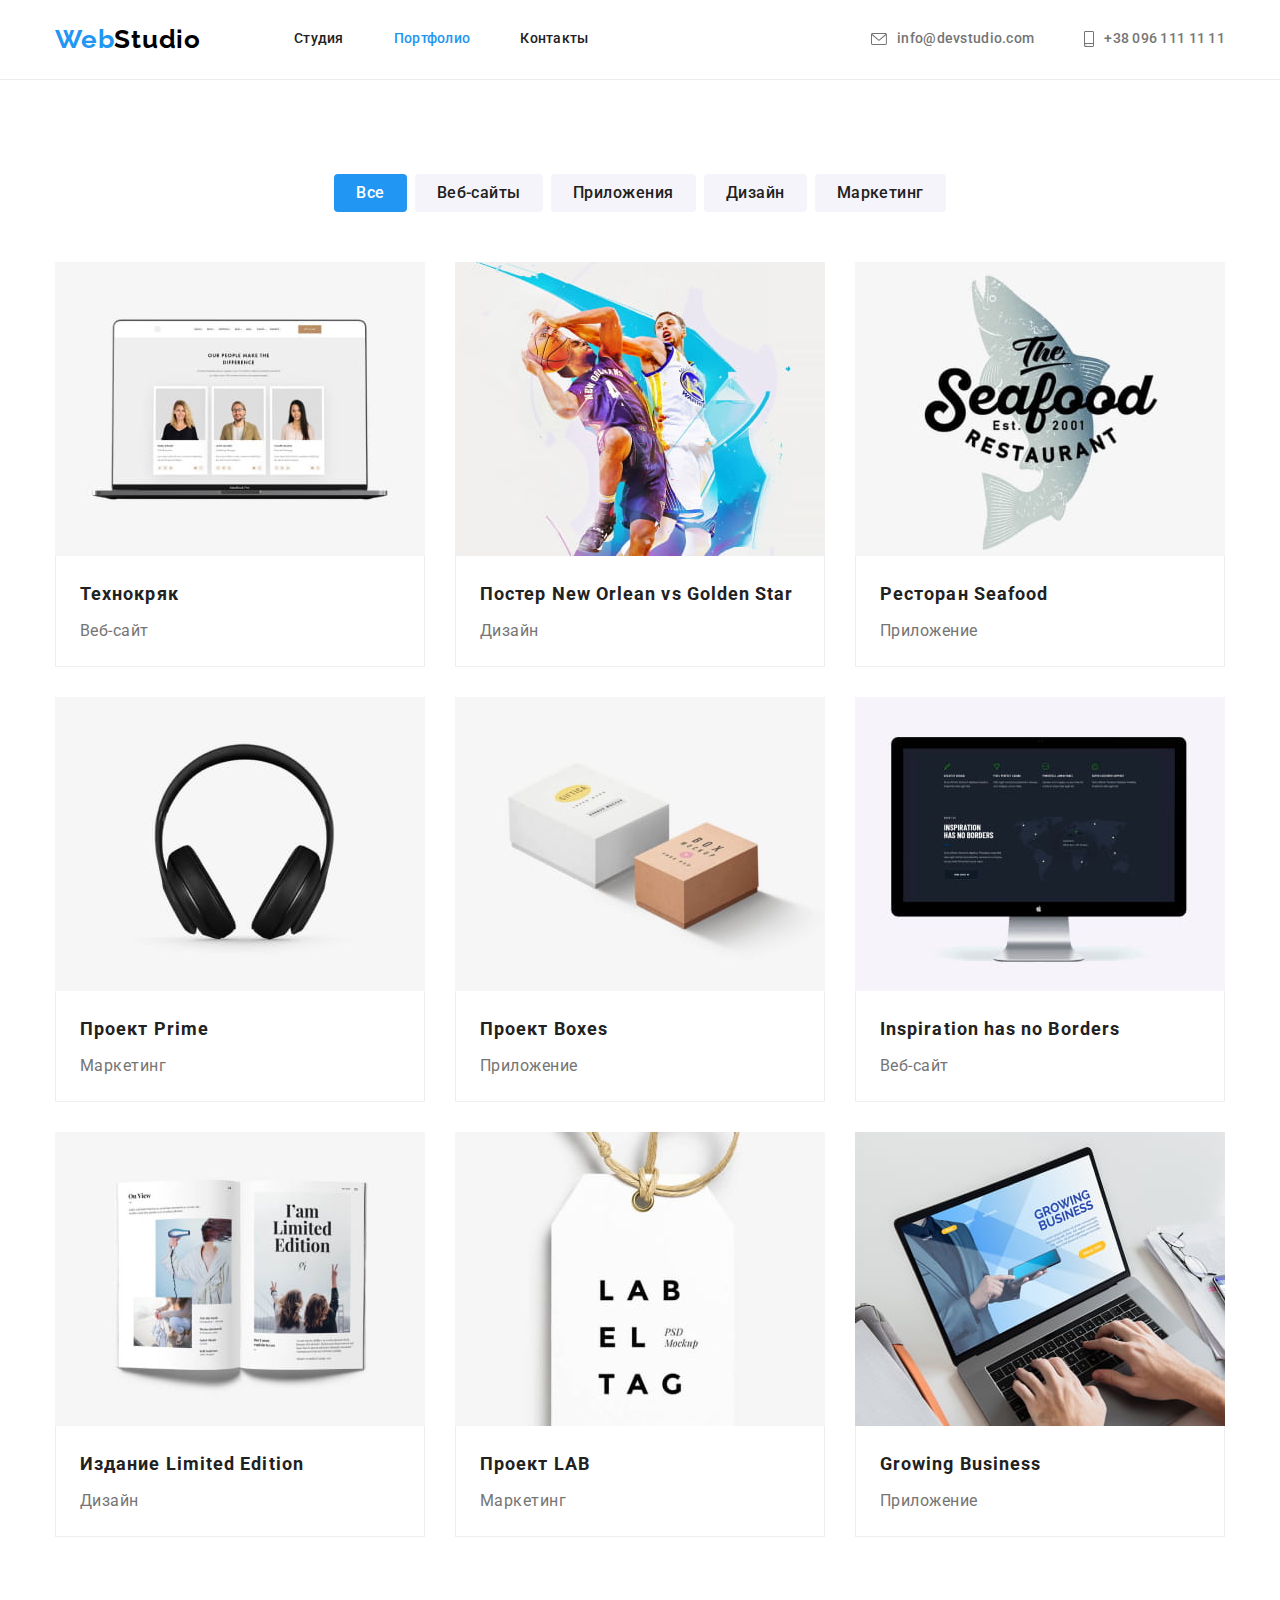
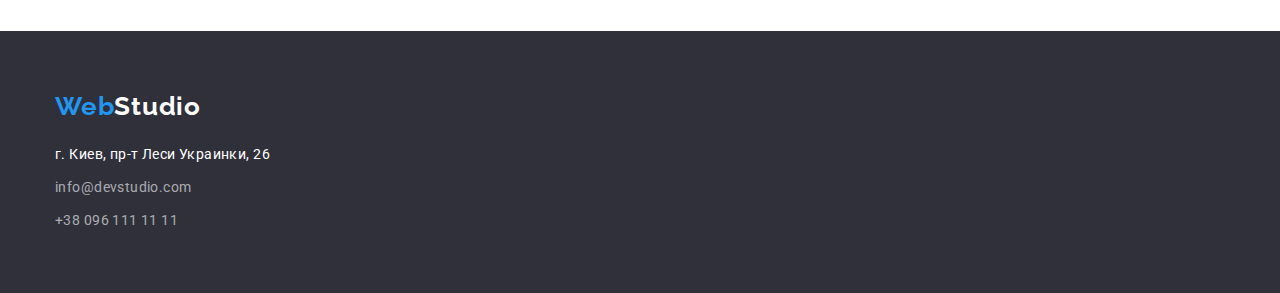
==== portfolio.html @ 9800452c "hw4 error block" ====
<!DOCTYPE html>
<html lang="ru">
  <head>
    <meta charset="UTF-8" />
    <meta http-equiv="X-UA-Compatible" content="IE=edge" />
    <meta name="viewport" content="width=device-width, initial-scale=1.0" />
    <title>portfolio</title>
    <link rel="preconnect" href="https://fonts.googleapis.com" />
    <link rel="preconnect" href="https://fonts.gstatic.com" crossorigin />
    <link
      href="https://fonts.googleapis.com/css2?family=Raleway:wght@700&family=Roboto:wght@400;500;700;900&display=swap"
      rel="stylesheet"
    />
    <link
      rel="stylesheet"
      href="https://cdnjs.cloudflare.com/ajax/libs/modern-normalize/1.1.0/modern-normalize.min.css"
    />
    <link rel="stylesheet" href="./style/style.css" />
  </head>
  <body>
    <!-- Header section -->
    <header class="header">
      <div class="conteiner header-container">
        <nav class="header-nav">
          <a class="logo link" lang="en" href="./index.html"
            >Web<span class="logo-dark">Studio</span>
          </a>
          <ul class="site-nav list">
            <li class="header-item">
              <a class="header-link link" href="./index.html">Студия</a>
            </li>
            <li class="header-item">
              <a class="active-current header-link link" href="./portfolio.html">Портфолио</a>
            </li>
            <li class="header-item">
              <a class="header-link link" href="">Контакты</a>
            </li>
          </ul>
        </nav>
        <ul class="contacts list">
          <li>
            <a class="header-mail link" href="malito:info@devstudio.com">
              <svg class="icon-mail" width="16px" height="12px">
                <use href="./images/symbol-defs.svg#icon-mail"></use>
              </svg>
              info@devstudio.com
            </a>
          </li>
          <li>
            <a class="header-tel link" href="tel:+380961111111">
              <svg class="icon-smartphone" width="10px" height="16px">
                <use href="./images/symbol-defs.svg#icon-smartphone"></use>
              </svg>
              +38 096 111 11 11
            </a>
          </li>
        </ul>
      </div>
    </header>
    <!-- Main section -->
    <main>
      <section class="section">
        <div class="conteiner portfolio-conteiner">
          <ul class="btn-list list">
            <li class="btn-item">
              <button class="portfolio-button current" type="button">Все</button>
            </li>
            <li class="btn-item">
              <button class="portfolio-button" type="button">Веб-сайты</button>
            </li>
            <li class="btn-item">
              <button class="portfolio-button" type="button">Приложения</button>
            </li>
            <li class="btn-item">
              <button class="portfolio-button" type="button">Дизайн</button>
            </li>
            <li class="btn-item">
              <button class="portfolio-button" type="button">Маркетинг</button>
            </li>
          </ul>
          <ul class="portfolio-list list">
            <li class="portfolio-item">
              <a class="portfolio-link" href="#">
                <img
                  class="image"
                  src="./images/portfolio/team-in-notebook.jpg"
                  width="370"
                  height="294"
                  alt="команда в ноутбуке"
                />
                <div class="portfolio-discription">
                  <h2 class="portfolio-title">Технокряк</h2>
                  <p class="portfolio-subtitle">Веб-сайт</p>
                </div>
              </a>
            </li>
            <li class="portfolio-item">
              <a class="portfolio-link" href="#">
                <img
                  class="image"
                  src="./images/portfolio/basket.jpg"
                  width="370"
                  height="294"
                  alt="баскетбол"
                />
                <div class="portfolio-discription">
                  <h2 class="portfolio-title">Постер New Orlean vs Golden Star</h2>
                  <p class="portfolio-subtitle">Дизайн</p>
                </div>
              </a>
            </li>
            <li class="portfolio-item">
              <a class="portfolio-link" href="#">
                <img
                  class="image"
                  src="./images/portfolio/seafood.jpg"
                  width="370"
                  height="294"
                  alt="ресторан"
                />
                <div class="portfolio-discription">
                  <h2 class="portfolio-title">Ресторан Seafood</h2>
                  <p class="portfolio-subtitle">Приложение</p>
                </div>
              </a>
            </li>
            <li class="portfolio-item">
              <a class="portfolio-link" href="#">
                <img
                  class="image"
                  src="./images/portfolio/headphones.jpg"
                  width="370"
                  height="294"
                  alt="наушники"
                />
                <div class="portfolio-discription">
                  <h2 class="portfolio-title">Проект Prime</h2>
                  <p class="portfolio-subtitle">Маркетинг</p>
                </div>
              </a>
            </li>
            <li class="portfolio-item">
              <a class="portfolio-link" href="#">
                <img
                  class="image"
                  src="./images/portfolio/boxes.jpg"
                  width="370"
                  height="294"
                  alt="коробки"
                />
                <div class="portfolio-discription">
                  <h2 class="portfolio-title">Проект Boxes</h2>
                  <p class="portfolio-subtitle">Приложение</p>
                </div>
              </a>
            </li>
            <li class="portfolio-item">
              <a class="portfolio-link" href="#">
                <img
                  class="image"
                  src="./images/portfolio/monitor.jpg"
                  width="370"
                  height="294"
                  alt="монитор"
                />
                <div class="portfolio-discription">
                  <h2 class="portfolio-title">Inspiration has no Borders</h2>
                  <p class="portfolio-subtitle">Веб-сайт</p>
                </div>
              </a>
            </li>
            <li class="portfolio-item">
              <a class="portfolio-link" href="#">
                <img
                  class="image"
                  src="./images/portfolio/magazine.jpg"
                  width="370"
                  height="294"
                  alt="журнал"
                />
                <div class="portfolio-discription">
                  <h2 class="portfolio-title">Издание Limited Edition</h2>
                  <p class="portfolio-subtitle">Дизайн</p>
                </div>
              </a>
            </li>
            <li class="portfolio-item">
              <a class="portfolio-link" href="#">
                <img
                  class="image"
                  src="./images/portfolio/tag.jpg"
                  width="370"
                  height="294"
                  alt="бирка"
                />
                <div class="portfolio-discription">
                  <h2 class="portfolio-title">Проект LAB</h2>
                  <p class="portfolio-subtitle">Маркетинг</p>
                </div>
              </a>
            </li>
            <li class="portfolio-item">
              <a class="portfolio-link" href="#">
                <img
                  class="image"
                  src="./images/portfolio/laptop.jpg"
                  width="370"
                  height="294"
                  alt="ноут"
                />
                <div class="portfolio-discription">
                  <h2 class="portfolio-title">Growing Business</h2>
                  <p class="portfolio-subtitle">Приложение</p>
                </div>
              </a>
            </li>
          </ul>
        </div>
      </section>
    </main>
    <!-- Footer section -->
    <footer class="footer">
      <div class="conteiner">
        <a class="logo link list" lang="en" href="./index.html"
          >Web<span class="logo-light">Studio</span></a
        >
        <address class="footer-address">
          <ul class="list">
            <li class="footer-item">
              <address class="address-text" href="">г. Киев, пр-т Леси Украинки, 26</address>
            </li>
            <li class="footer-item">
              <a class="footer-mail link" href="malito:info@devstudio.com">info@devstudio.com</a>
            </li>
            <li class="footer-item">
              <a class="footer-tel link" href="tel:+380961111111">+38 096 111 11 11</a>
            </li>
          </ul>
        </address>
      </div>
    </footer>
  </body>
</html>
---- style/style.css ----
html {
  box-sizing: border-box;
}
*,
*::before,
*::after {
  box-sizing: inherit;
}
:root {
  --primary-title-color: #212121;
  --primary-text-color: #757575;
  --hover-focus-color: #2196f3;
  --main-font: 'open sans', sans-serif;
}
p,
h1,
h2,
h3,
h4,
h5,
h6 {
  margin: 0;
}

ul {
  margin: 0;
  padding-left: 0;
}

button {
  cursor: pointer;
}

body {
  font-family: var(--main-font);
}

a {
  color: currentColor;
}

address {
  font-style: normal;
}

body {
  margin: 0;
  color: #757575;
  font-family: 'Roboto', sans-serif;
}
.link {
  text-decoration: none;
}

.list {
  list-style: none;
  padding: 0;
  margin: 0;
}
img {
  display: block;
  max-width: 100%;
  height: auto;
}
/* --------------------------------header----------------------------- */
.header-link:hover,
.header-link:focus,
.header-mail:hover,
.header-mail:focus,
.header-tel:hover,
.header-tel:focus,
.logo:hover,
.logo:focus,
.footer-mail:hover,
.footer-mail:focus,
.footer-tel:hover,
.footer-tel:focus,
.logo-dark:hover,
.logo-dark:focus,
.logo-light:hover,
.logo-light:focus {
  color: var(--hover-focus-color);
}
.section {
  padding: 94px 0px;
}

.header {
  font-weight: 500;
  font-size: 14px;
  line-height: 1.14;
  letter-spacing: 0.02em;
  border-bottom: 1px solid #ececec;
}
.conteiner {
  margin-left: auto;
  margin-right: auto;
  width: 1200px;
  padding: 0 15px;
}

/*   outline: 2px solid tomato;
 */
.header-container {
  display: flex;
  align-items: center;
}
.header-nav {
  display: flex;
  align-items: center;
}
.header-nav > .logo {
  padding: 24px 0px;
}

.logo {
  font-family: 'Raleway', sans-serif;
  font-weight: 700;
  font-size: 26px;
  line-height: 1.19;
  letter-spacing: 0.03em;
  color: #2196f3;
}
.logo-dark {
  padding: 24px 0px 25px;
  color: #000000;
}
.site-nav {
  display: flex;
  align-items: center;
  margin-left: 93px;
}

.header-item:not(:last-child) {
  margin-right: 50px;
}
.header-link {
  padding: 32px 0;
  color: #212121;
}
.active-current {
  color: #2196f3;
}
.contacts {
  margin-left: auto;
  display: flex;
}
.contacts .header-mail,
.contacts .header-tel {
  display: flex;
  align-items: center;
}
.header-mail {
  margin-right: 50px;
  color: #757575;
}
.icon-mail,
.icon-smartphone {
  margin-right: 10px;
  fill: currentColor;
}
.header-tel {
  color: #757575;
}
/* ----------------------------------main--------------------------------- */

.title-section {
  text-align: center;
  background: #2f303a;
}
.title-section {
  max-width: 1600px;
  height: 600px;
  margin: 0px auto;
  background-color: #c4c4c4;
  background-image: linear-gradient(45deg, rgba(47, 48, 58, 0.4), rgba(47, 48, 58, 0.4)),
    url('../images/hero/title-section.jpg');
  background-repeat: no-repeat;
  background-position: center;
  background-size: cover;
}
.title-section .conteiner {
  padding: 200px 0px;
}
.title-text {
  margin: 0 auto 30px auto;
  font-weight: 900;
  font-size: 44px;
  line-height: 1.36;
  letter-spacing: 0.06em;
  text-transform: uppercase;
  color: #ffffff;
  max-width: 650px;
  text-align: center;
}

.button {
  font-weight: 700;
  font-size: 16px;
  line-height: 1.88;
  letter-spacing: 0.06em;
  color: #ffffff;
  background-color: #2196f3;
  box-shadow: 0px 4px 4px rgba(0, 0, 0, 0.15);
  border-radius: 4px;
  padding: 10px 32px;
  min-width: 200px;
  border: none;
}
.skills {
  padding-bottom: 47px;
  font-size: 14px;
  line-height: 1.14;
}
.skills-box {
  display: flex;
  justify-content: center;
  align-items: center;
  content: '';
  height: 120px;
  background-repeat: no-repeat;
  background-position: center;
  background: #f5f4fa;
  border-radius: 4px;
  margin-bottom: 30px;
}

/* .icon-antenna::before {
  background-image: url();
} */
.skills-list {
  display: flex;
}
.skills-item,
.team-item:not(:last-child) {
  margin-right: 30px;
}
/* .skills-box {
  display: flex;
  width: 270px;
  height: 120px;
  justify-content: center;
  align-items: center;
} */

.skills-title {
  margin-bottom: 10px;
  font-weight: 700;
  font-size: 14px;
  line-height: 1.14;
  letter-spacing: 0.03em;
  text-transform: uppercase;
  color: var(--primary-title-color);
}
.skills-text {
  font-weight: 400;
  font-size: 14px;
  line-height: 1.71;
  letter-spacing: 0.03em;
  color: var(--primary-text-color);
}

.work {
  padding-top: 47px;
}
.work-list,
.team-list {
  display: flex;
  margin-top: 50px;
}
.work-item:not(:last-child) {
  margin-right: 30px;
}
.work-title,
.team-title,
.client-title {
  font-weight: 700;
  font-size: 36px;
  line-height: 1.17;
  text-align: center;
  letter-spacing: 0.03em;
  color: var(--primary-title-color);
}
.team {
  background: #f5f4fa;
}
li.team-item {
  background: #ffffff;
  box-shadow: 0px 1px 3px rgba(0, 0, 0, 0.12), 0px 1px 1px rgba(0, 0, 0, 0.14),
    0px 2px 1px rgba(0, 0, 0, 0.2);
  border-radius: 0px 0px 4px 4px;
}

.team-name,
.team-position {
  font-weight: 500;
  font-size: 16px;
  line-height: 1.19;
  text-align: center;
  letter-spacing: 0.03em;
  color: var(--primary-title-color);
}
.team-wrapper {
  padding: 30px 5px;
}

.team-position {
  margin-top: 10px;
  color: var(--primary-text-color);
}
.socials-list {
  display: flex;
  justify-content: center;
  margin-top: 16px;
}
.socials-item:not(:last-child) {
margin-right: 10px;
}
.socials-link {
  display: flex;
  align-items: center;
  width: 44px;
  height: 44px;
  border-radius: 50%;
  }
.socials-link:hover,
.socials-link:focus {
  color:#ffffff;
  background-color: var(--hover-focus-color);
}
.socials-icon,
.client-icon {
  fill: currentColor;
}
/* .client {
  display: flex;
  justify-content: center;
} */
-----------------------------блочность!?ЯЧ--------------------------------------------
.client-list {
  display: flex;
  justify-content: center;
  /* align-items:center; */
  margin-top: 50px;
}
.client-item.btn-item:not(:last-child) {
  margin-right: 30px;
  }
.client-link {
  display: flex;
  align-items: center;
  width: 170px;
  height: 92px;
  border-radius: 4px;
}
.client-link:hover,
.client-link:focus {
  color:#2196F3;
  border: 1px solid #2196F3;
}

/* ------------------ main portfolio-------------------- */
/* .portfolio-conteiner { */
/* } */
.btn-list.list {
  display: flex;
  justify-content: center;
  margin-bottom: 50px;
}
.btn-item:not(:last-child) {
  margin-right: 8px;
}
.portfolio-button {
  padding: 6px 22px;
  font-weight: 500;
  font-size: 16px;
  line-height: 1.62;
  text-align: center;
  letter-spacing: 0.03em;
  color: #212121;
  background: #f5f4fa;
  border-color: #f5f4fa;
  border-radius: 4px;
  border: none;
}
.portfolio-button:hover,
.portfolio-button:focus {
  color: #ffffff;
  background-color: var(--hover-focus-color);
  border-color: var(--hover-focus-color);
  box-shadow: 0px 3px 1px rgba(0, 0, 0, 0.1), 0px 1px 2px rgba(0, 0, 0, 0.08),
    0px 2px 2px rgba(0, 0, 0, 0.12);
}
.current {
  color: #ffffff;
  background-color: #2196f3;
}
.portfolio-list {
  margin: -15px;
  display: flex;
  flex-wrap: wrap;
}
.portfolio-item {
  margin: 15px;
  flex-basis: calc(100% / 3 - 30px);
}
.portfolio-link:hover,
.portfolio-link:focus {
  box-shadow: 0px 1px 1px rgba(0, 0, 0, 0.12), 0px 4px 4px rgba(0, 0, 0, 0.06),
    1px 4px 6px rgba(0, 0, 0, 0.16);
}
.portfolio-link {
  display: block;
  text-decoration: none;
}
.portfolio-discription {
  padding: 20px 24px;
  border: 1px solid #eeeeee;
  border-top: none;
}
.portfolio-title {
  font-weight: 700;
  font-size: 18px;
  line-height: 2;
  letter-spacing: 0.06em;
  color: #212121;
}

.portfolio-subtitle {
  margin-top: 4px;
  font-size: 16px;
  line-height: 1.88;
  letter-spacing: 0.03em;
  color: #757575;
}

/* ------------------------------------footer----------------------------------*/
.footer {
  padding: 60px 0px;
  font-size: 14px;
  line-height: 1.71;
  letter-spacing: 0.03em;
  color: #ffffff;
  background: #2f303a;
}
/* .footer .conteiner { */
/* } */

.footer-address {
  font-style: normal;
  margin-top: 20px;
}
.logo-light,
.footer-item:first-child {
  color: #ffffff;
}
.footer-mail,
.footer-tel {
  color: rgba(255, 255, 255, 0.6);
}
.footer-item:not(:first-child) {
  margin-top: 9px;
}
.connect-box {
  margin-top: 72px;
  margin-left: 70px;
}
.footer-socials-list {
  display: flex;
  justify-content: center;
  margin-top: 20px;
}
.connect-title {
  display: block;
  font-size: 14px;
  line-height: 16px;
  text-transform: uppercase;
  color: #FFFFFF;
}
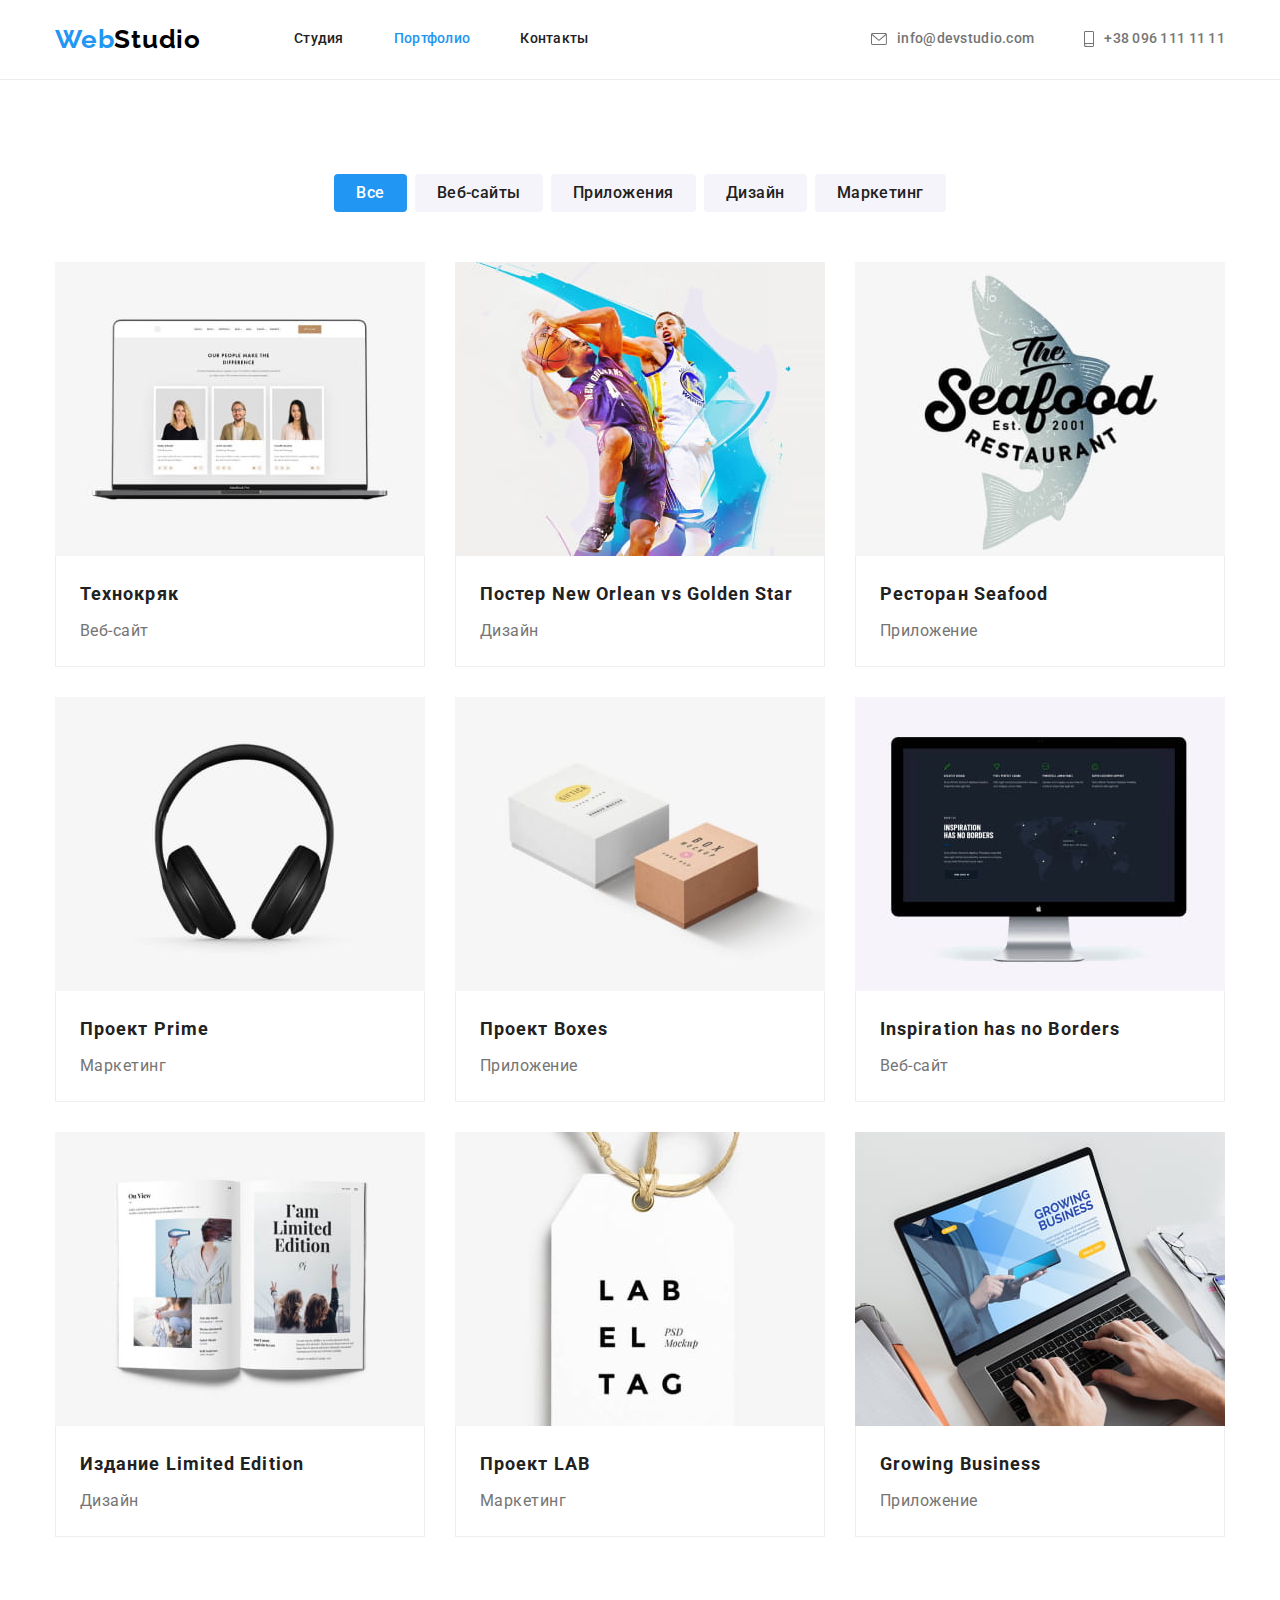
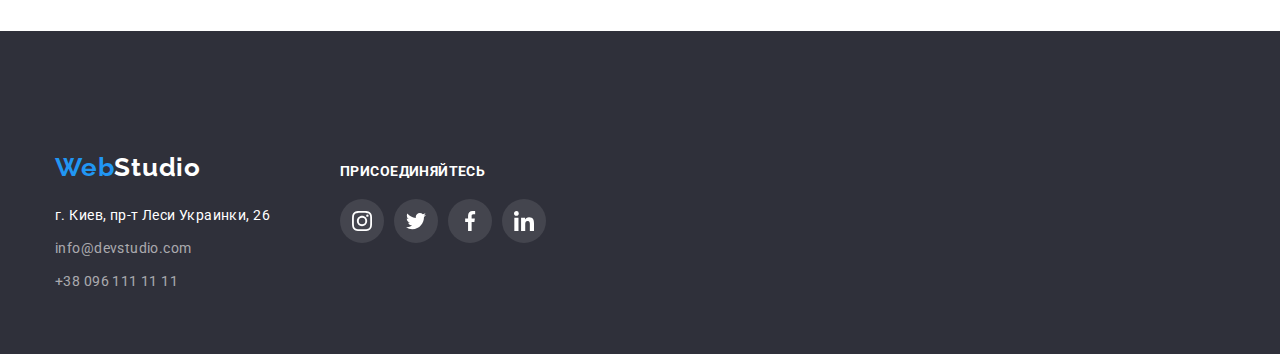
==== commit d4bd28d0: "hw4 - first handing" ====
--- a/portfolio.html
+++ b/portfolio.html
@@ -220,23 +220,58 @@
     </main>
     <!-- Footer section -->
     <footer class="footer">
-      <div class="conteiner">
-        <a class="logo link list" lang="en" href="./index.html"
-          >Web<span class="logo-light">Studio</span></a
-        >
-        <address class="footer-address">
-          <ul class="list">
-            <li class="footer-item">
-              <address class="address-text" href="">г. Киев, пр-т Леси Украинки, 26</address>
-            </li>
-            <li class="footer-item">
-              <a class="footer-mail link" href="malito:info@devstudio.com">info@devstudio.com</a>
-            </li>
-            <li class="footer-item">
-              <a class="footer-tel link" href="tel:+380961111111">+38 096 111 11 11</a>
-            </li>
-          </ul>
-        </address>
+      <div class="conteiner flex">
+        <div class="adress-conteiner">
+          <a class="logo link list" lang="en" href="./index.html"
+            >Web<span class="logo-light">Studio</span></a
+          >
+          <address class="footer-address">
+            <ul class="list">
+              <li class="footer-item">
+                <address class="address-text" href="">г. Киев, пр-т Леси Украинки, 26</address>
+              </li>
+              <li class="footer-item">
+                <a class="footer-mail link" href="malito:info@devstudio.com">info@devstudio.com</a>
+              </li>
+              <li class="footer-item">
+                <a class="footer-tel link" href="tel:+380961111111">+38 096 111 11 11</a>
+              </li>
+            </ul>
+          </address>
+        </div>
+        <div class="connect-box">
+          <strong class="connect-title">Присоединяйтесь</strong>
+          <ul class="footer-socials-list list">
+            <li class="socials-item">
+              <a class="socials-link link" href="#">
+                <svg class="socials-icon" width="20" height="20">
+                  <use href="./images/symbol-defs.svg#icon-instagram"></use>
+                </svg>
+              </a>
+            </li>
+            <li class="socials-item">
+              <a class="socials-link link" href="#">
+                <svg class="socials-icon" width="20" height="20">
+                  <use href="./images/symbol-defs.svg#icon-twitter"></use>
+                </svg>
+              </a>
+            </li>
+            <li class="socials-item">
+              <a class="socials-link link" href="#">
+                <svg class="socials-icon" width="20" height="20">
+                  <use href="./images/symbol-defs.svg#icon-facebook"></use>
+                </svg>
+              </a>
+            </li>
+            <li class="socials-item">
+              <a class="socials-link link" href="#">
+                <svg class="socials-icon" width="20" height="20">
+                  <use href="./images/symbol-defs.svg#icon-linkedin"></use>
+                </svg>
+              </a>
+            </li>
+          </ul>
+        </div>
       </div>
     </footer>
   </body>
--- a/style/style.css
+++ b/style/style.css
@@ -1,11 +1,11 @@
-html {
+/* html {
   box-sizing: border-box;
 }
 *,
 *::before,
 *::after {
   box-sizing: inherit;
-}
+} */
 :root {
   --primary-title-color: #212121;
   --primary-text-color: #757575;
@@ -98,9 +98,6 @@
   width: 1200px;
   padding: 0 15px;
 }
-
-/*   outline: 2px solid tomato;
- */
 .header-container {
   display: flex;
   align-items: center;
@@ -112,7 +109,6 @@
 .header-nav > .logo {
   padding: 24px 0px;
 }
-
 .logo {
   font-family: 'Raleway', sans-serif;
   font-weight: 700;
@@ -130,7 +126,6 @@
   align-items: center;
   margin-left: 93px;
 }
-
 .header-item:not(:last-child) {
   margin-right: 50px;
 }
@@ -163,7 +158,6 @@
   color: #757575;
 }
 /* ----------------------------------main--------------------------------- */
-
 .title-section {
   text-align: center;
   background: #2f303a;
@@ -193,7 +187,6 @@
   max-width: 650px;
   text-align: center;
 }
-
 .button {
   font-weight: 700;
   font-size: 16px;
@@ -224,10 +217,6 @@
   border-radius: 4px;
   margin-bottom: 30px;
 }
-
-/* .icon-antenna::before {
-  background-image: url();
-} */
 .skills-list {
   display: flex;
 }
@@ -235,14 +224,6 @@
 .team-item:not(:last-child) {
   margin-right: 30px;
 }
-/* .skills-box {
-  display: flex;
-  width: 270px;
-  height: 120px;
-  justify-content: center;
-  align-items: center;
-} */
-
 .skills-title {
   margin-bottom: 10px;
   font-weight: 700;
@@ -259,7 +240,6 @@
   letter-spacing: 0.03em;
   color: var(--primary-text-color);
 }
-
 .work {
   padding-top: 47px;
 }
@@ -290,7 +270,6 @@
     0px 2px 1px rgba(0, 0, 0, 0.2);
   border-radius: 0px 0px 4px 4px;
 }
-
 .team-name,
 .team-position {
   font-weight: 500;
@@ -303,7 +282,6 @@
 .team-wrapper {
   padding: 30px 5px;
 }
-
 .team-position {
   margin-top: 10px;
   color: var(--primary-text-color);
@@ -318,6 +296,7 @@
 }
 .socials-link {
   display: flex;
+  justify-content: center;
   align-items: center;
   width: 44px;
   height: 44px;
@@ -332,26 +311,23 @@
 .client-icon {
   fill: currentColor;
 }
-/* .client {
-  display: flex;
-  justify-content: center;
-} */
------------------------------блочность!?ЯЧ--------------------------------------------
 .client-list {
   display: flex;
   justify-content: center;
-  /* align-items:center; */
+  align-items:center;
   margin-top: 50px;
 }
-.client-item.btn-item:not(:last-child) {
+.client-item:not(:last-child) {
   margin-right: 30px;
   }
 .client-link {
   display: flex;
   align-items: center;
+  justify-content: center;
   width: 170px;
   height: 92px;
   border-radius: 4px;
+  border: 1px solid #AFB1B8;
 }
 .client-link:hover,
 .client-link:focus {
@@ -360,8 +336,6 @@
 }
 
 /* ------------------ main portfolio-------------------- */
-/* .portfolio-conteiner { */
-/* } */
 .btn-list.list {
   display: flex;
   justify-content: center;
@@ -425,7 +399,6 @@
   letter-spacing: 0.06em;
   color: #212121;
 }
-
 .portfolio-subtitle {
   margin-top: 4px;
   font-size: 16px;
@@ -433,7 +406,6 @@
   letter-spacing: 0.03em;
   color: #757575;
 }
-
 /* ------------------------------------footer----------------------------------*/
 .footer {
   padding: 60px 0px;
@@ -443,9 +415,13 @@
   color: #ffffff;
   background: #2f303a;
 }
-/* .footer .conteiner { */
-/* } */
-
+.flex {
+  display:flex;
+  align-items: baseline;
+}
+.adress-conteiner {
+  margin-right: 70px;
+}
 .footer-address {
   font-style: normal;
   margin-top: 20px;
@@ -463,7 +439,7 @@
 }
 .connect-box {
   margin-top: 72px;
-  margin-left: 70px;
+  /* margin-left: 70px; */
 }
 .footer-socials-list {
   display: flex;
@@ -477,3 +453,10 @@
   text-transform: uppercase;
   color: #FFFFFF;
 }
+.footer .socials-link {
+  background-color:  rgba(255, 255, 255, 0.1);
+}
+.footer .socials-link:hover,
+.footer .socials-link:focus {
+  background-color: var(--hover-focus-color);
+}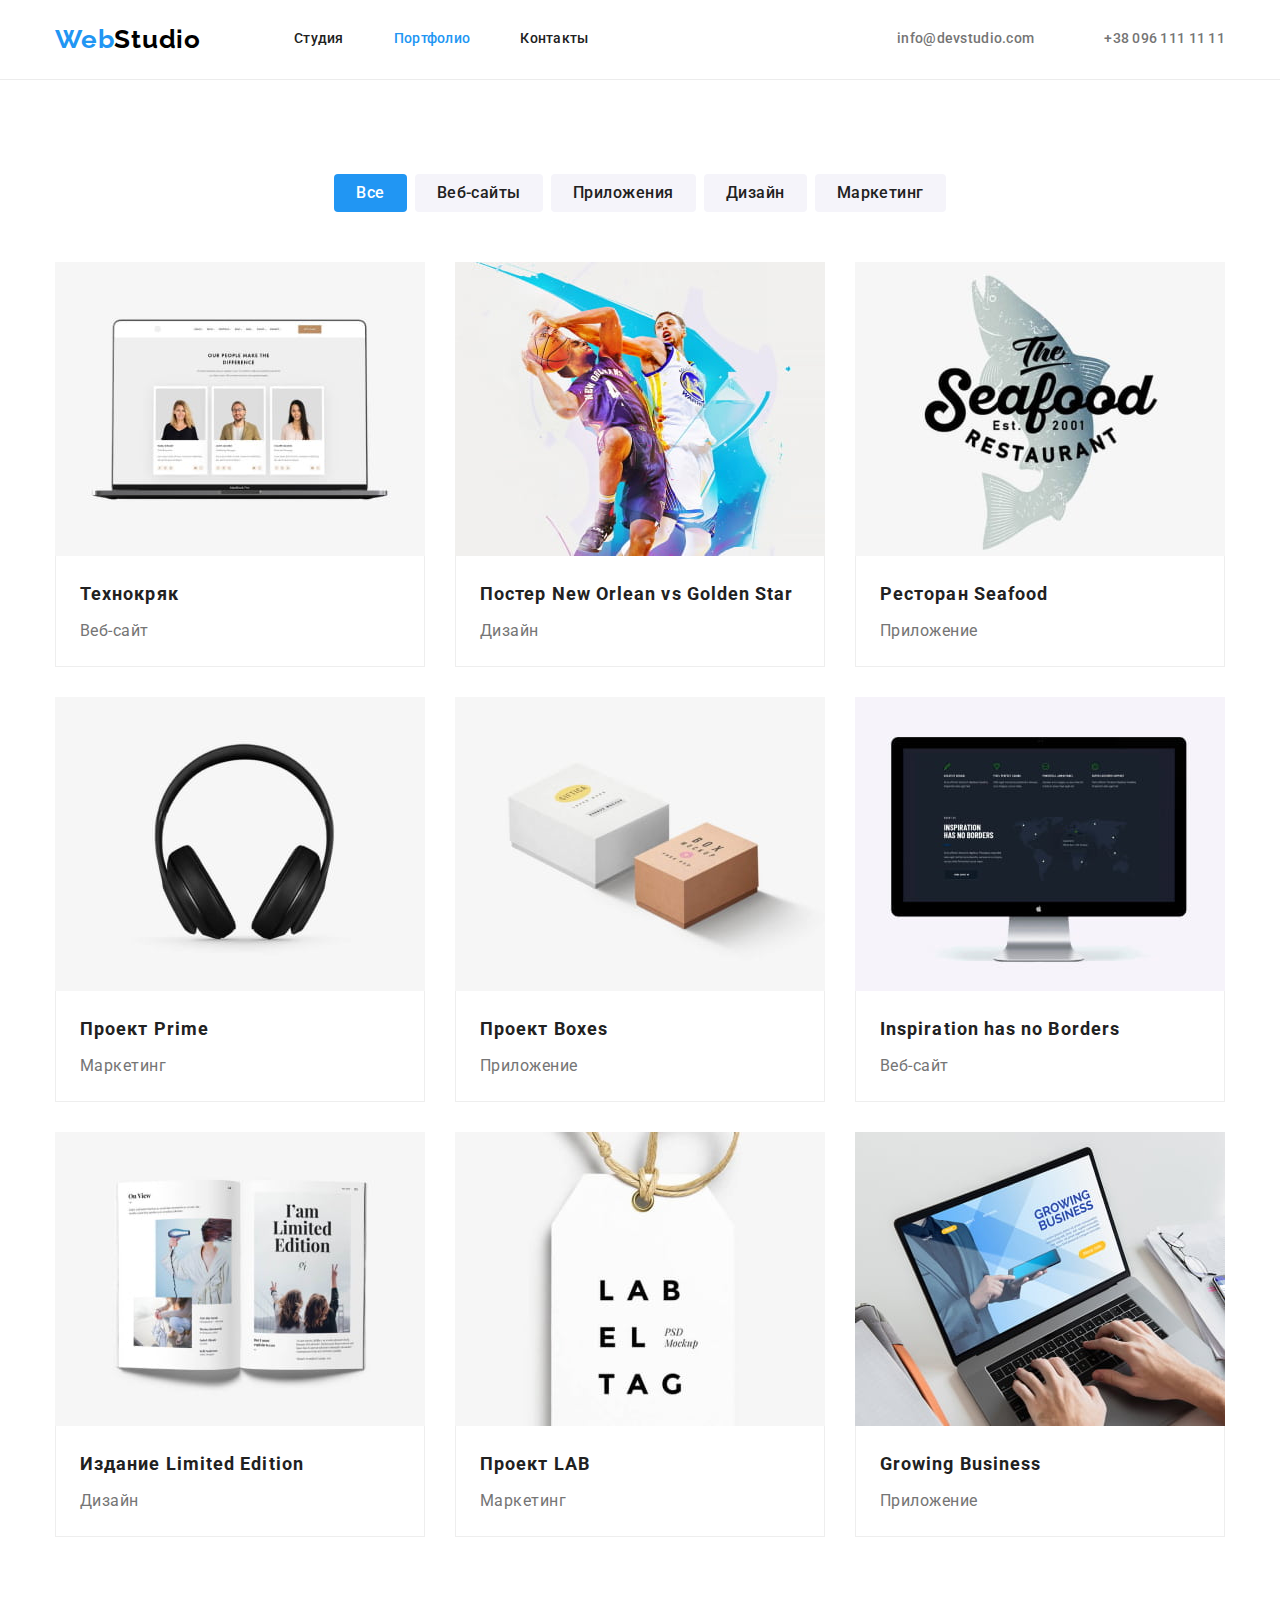
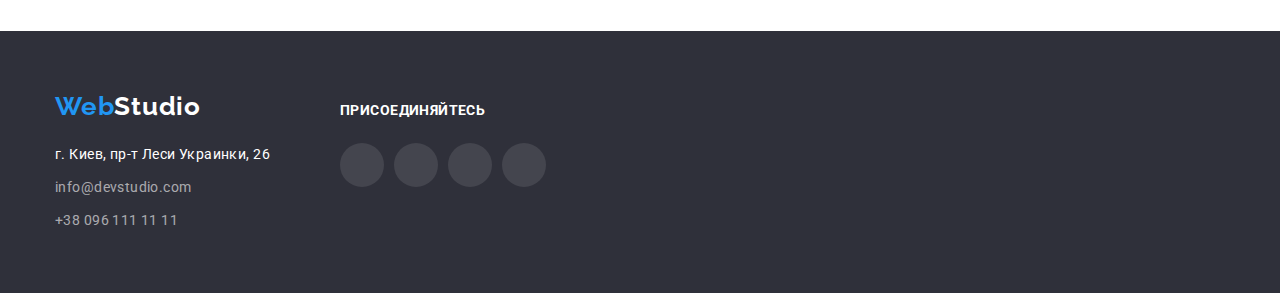
==== commit a30da224: "hw4 final" ====
--- a/portfolio.html
+++ b/portfolio.html
@@ -41,7 +41,7 @@
           <li>
             <a class="header-mail link" href="malito:info@devstudio.com">
               <svg class="icon-mail" width="16px" height="12px">
-                <use href="./images/symbol-defs.svg#icon-mail"></use>
+                <use href="./images/icons.svg#icon-mail"></use>
               </svg>
               info@devstudio.com
             </a>
@@ -49,7 +49,7 @@
           <li>
             <a class="header-tel link" href="tel:+380961111111">
               <svg class="icon-smartphone" width="10px" height="16px">
-                <use href="./images/symbol-defs.svg#icon-smartphone"></use>
+                <use href="./images/icons.svg#icon-smartphone"></use>
               </svg>
               +38 096 111 11 11
             </a>
@@ -228,7 +228,7 @@
           <address class="footer-address">
             <ul class="list">
               <li class="footer-item">
-                <address class="address-text" href="">г. Киев, пр-т Леси Украинки, 26</address>
+                <address class="address-text">г. Киев, пр-т Леси Украинки, 26</address>
               </li>
               <li class="footer-item">
                 <a class="footer-mail link" href="malito:info@devstudio.com">info@devstudio.com</a>
@@ -245,28 +245,28 @@
             <li class="socials-item">
               <a class="socials-link link" href="#">
                 <svg class="socials-icon" width="20" height="20">
-                  <use href="./images/symbol-defs.svg#icon-instagram"></use>
-                </svg>
-              </a>
-            </li>
-            <li class="socials-item">
-              <a class="socials-link link" href="#">
-                <svg class="socials-icon" width="20" height="20">
-                  <use href="./images/symbol-defs.svg#icon-twitter"></use>
-                </svg>
-              </a>
-            </li>
-            <li class="socials-item">
-              <a class="socials-link link" href="#">
-                <svg class="socials-icon" width="20" height="20">
-                  <use href="./images/symbol-defs.svg#icon-facebook"></use>
-                </svg>
-              </a>
-            </li>
-            <li class="socials-item">
-              <a class="socials-link link" href="#">
-                <svg class="socials-icon" width="20" height="20">
-                  <use href="./images/symbol-defs.svg#icon-linkedin"></use>
+                  <use href="./images/icons.svg#icon-instagram"></use>
+                </svg>
+              </a>
+            </li>
+            <li class="socials-item">
+              <a class="socials-link link" href="#">
+                <svg class="socials-icon" width="20" height="20">
+                  <use href="./images/icons.svg#icon-twitter"></use>
+                </svg>
+              </a>
+            </li>
+            <li class="socials-item">
+              <a class="socials-link link" href="#">
+                <svg class="socials-icon" width="20" height="20">
+                  <use href="./images/icons.svg#icon-facebook"></use>
+                </svg>
+              </a>
+            </li>
+            <li class="socials-item">
+              <a class="socials-link link" href="#">
+                <svg class="socials-icon" width="20" height="20">
+                  <use href="./images/icons.svg#icon-linkedin"></use>
                 </svg>
               </a>
             </li>
--- a/style/style.css
+++ b/style/style.css
@@ -200,6 +200,9 @@
   min-width: 200px;
   border: none;
 }
+.button:hover {
+  background-color:  #188CE8;
+}
 .skills {
   padding-bottom: 47px;
   font-size: 14px;
@@ -301,6 +304,7 @@
   width: 44px;
   height: 44px;
   border-radius: 50%;
+  color: #AFB1B8;
   }
 .socials-link:hover,
 .socials-link:focus {
@@ -328,6 +332,7 @@
   height: 92px;
   border-radius: 4px;
   border: 1px solid #AFB1B8;
+  color: #AFB1B8;
 }
 .client-link:hover,
 .client-link:focus {
@@ -420,7 +425,7 @@
   align-items: baseline;
 }
 .adress-conteiner {
-  margin-right: 70px;
+  /* margin-right: 70px; */
 }
 .footer-address {
   font-style: normal;
@@ -438,8 +443,7 @@
   margin-top: 9px;
 }
 .connect-box {
-  margin-top: 72px;
-  /* margin-left: 70px; */
+  margin-left: 70px;
 }
 .footer-socials-list {
   display: flex;
@@ -447,13 +451,17 @@
   margin-top: 20px;
 }
 .connect-title {
-  display: block;
-  font-size: 14px;
-  line-height: 16px;
+  /* display: block; */
+  font-family: 'Roboto';
+  font-weight: 700;
+  font-size: 14px;
+  line-height: 1.14;
+  letter-spacing: 0.03em;
   text-transform: uppercase;
   color: #FFFFFF;
 }
 .footer .socials-link {
+  color: #ffffff;
   background-color:  rgba(255, 255, 255, 0.1);
 }
 .footer .socials-link:hover,
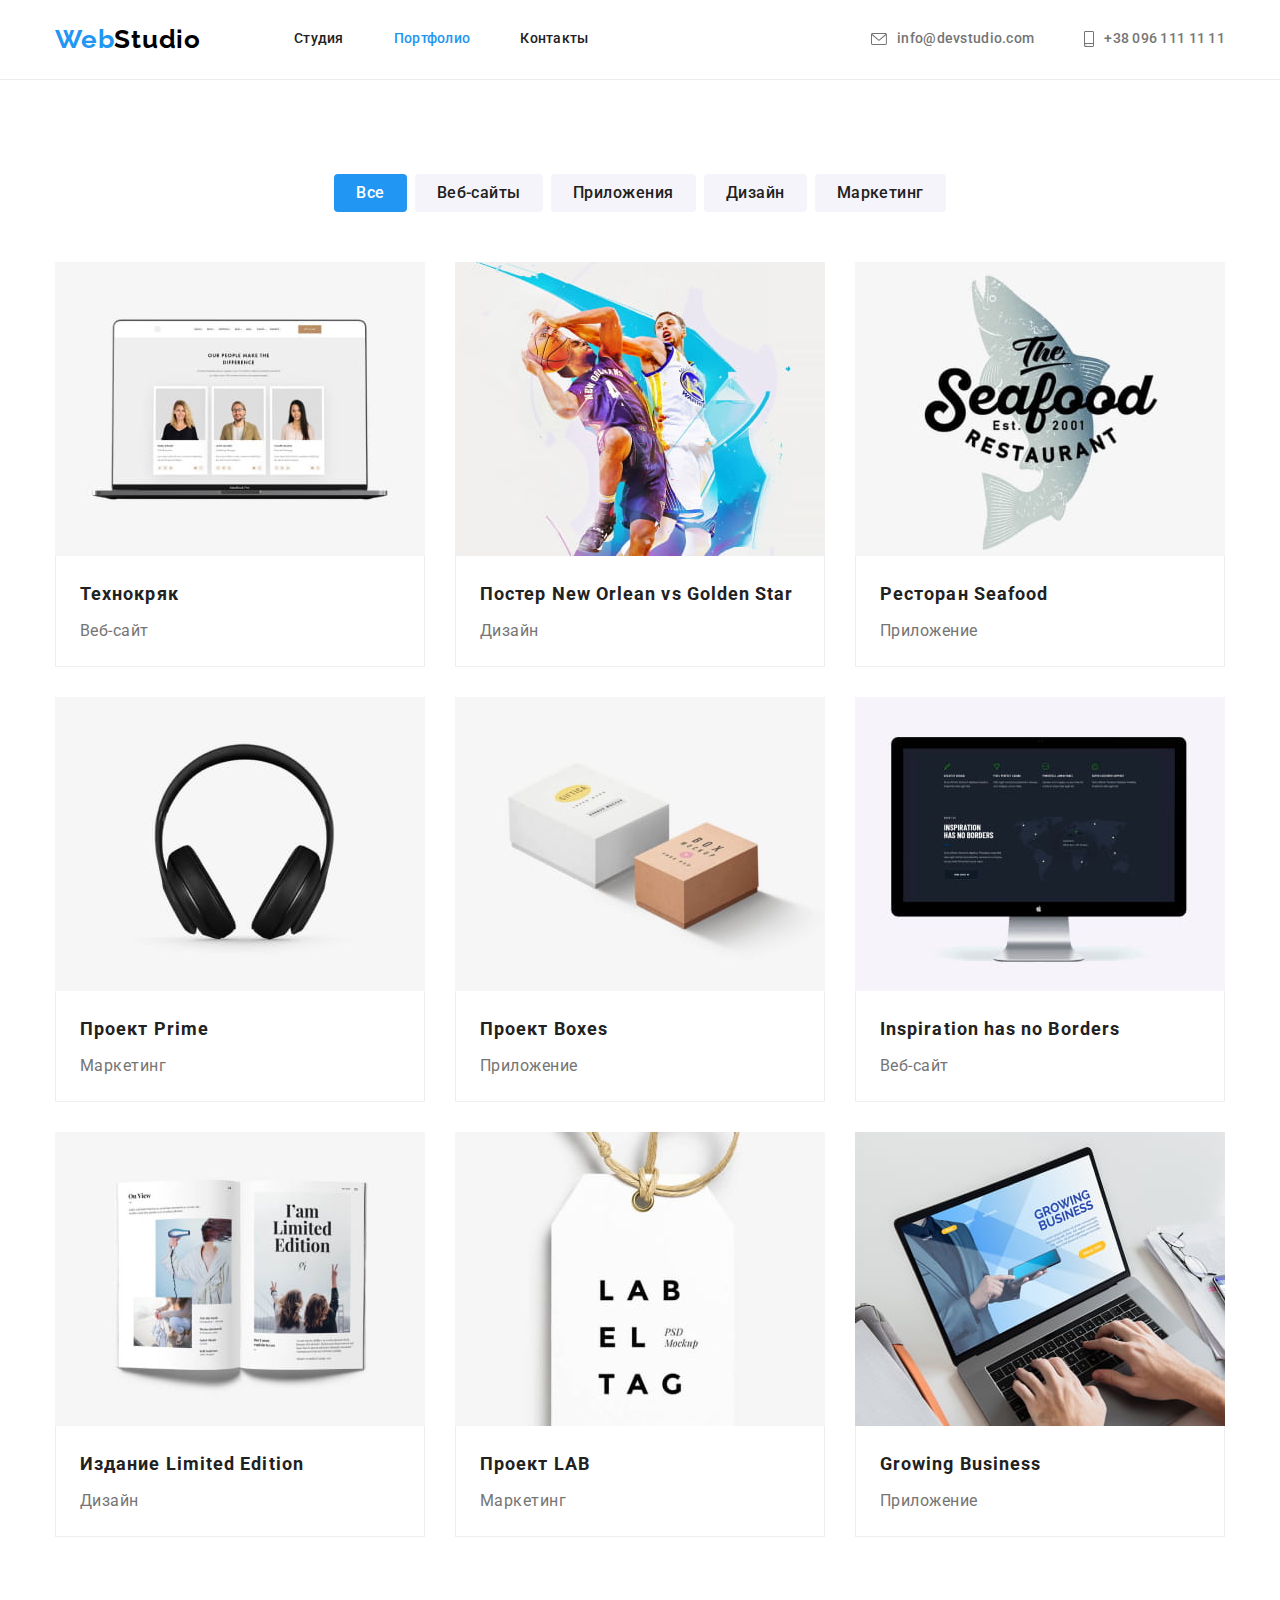
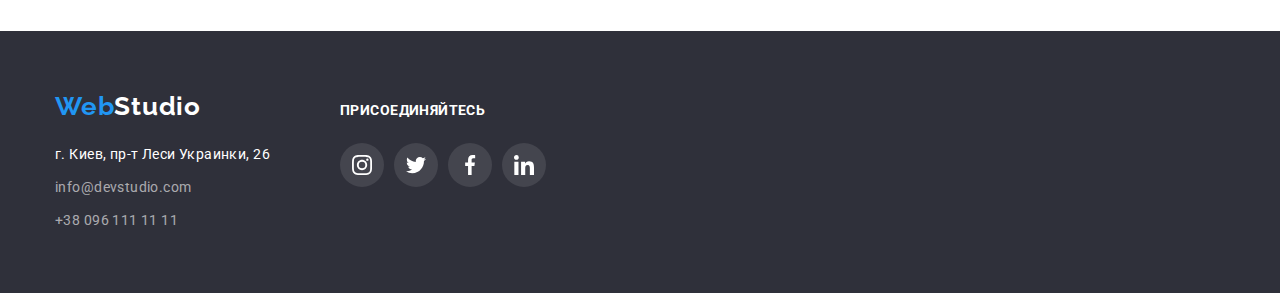
==== commit a5e7c167: "hw4 correct address" ====
--- a/portfolio.html
+++ b/portfolio.html
@@ -228,7 +228,12 @@
           <address class="footer-address">
             <ul class="list">
               <li class="footer-item">
-                <address class="address-text">г. Киев, пр-т Леси Украинки, 26</address>
+                <a
+                  class="address-text"
+                  href="https://www.google.com/maps/place/%D0%B1%D1%83%D0%BB.+%D0%9B%D0%B5%D1%81%D0%B8+%D0%A3%D0%BA%D1%80%D0%B0%D0%B8%D0%BD%D0%BA%D0%B8,+26,+%D0%9A%D0%B8%D0%B5%D0%B2,+02000/@50.4265807,30.5383858,17z/data=!4m5!3m4!1s0x40d4cf0e033ecbe9:0x57a4dffefec77da0!8m2!3d50.4265807!4d30.5383858"
+                  target="_blank"
+                  >г. Киев, пр-т Леси Украинки, 26</a
+                >
               </li>
               <li class="footer-item">
                 <a class="footer-mail link" href="malito:info@devstudio.com">info@devstudio.com</a>
--- a/style/style.css
+++ b/style/style.css
@@ -201,7 +201,7 @@
   border: none;
 }
 .button:hover {
-  background-color:  #188CE8;
+  background-color: #188CE8;
 }
 .skills {
   padding-bottom: 47px;
@@ -424,9 +424,6 @@
   display:flex;
   align-items: baseline;
 }
-.adress-conteiner {
-  /* margin-right: 70px; */
-}
 .footer-address {
   font-style: normal;
   margin-top: 20px;
@@ -442,6 +439,10 @@
 .footer-item:not(:first-child) {
   margin-top: 9px;
 }
+.address-text {
+  font-style: normal;
+  text-decoration: none;
+}
 .connect-box {
   margin-left: 70px;
 }
@@ -451,7 +452,6 @@
   margin-top: 20px;
 }
 .connect-title {
-  /* display: block; */
   font-family: 'Roboto';
   font-weight: 700;
   font-size: 14px;
